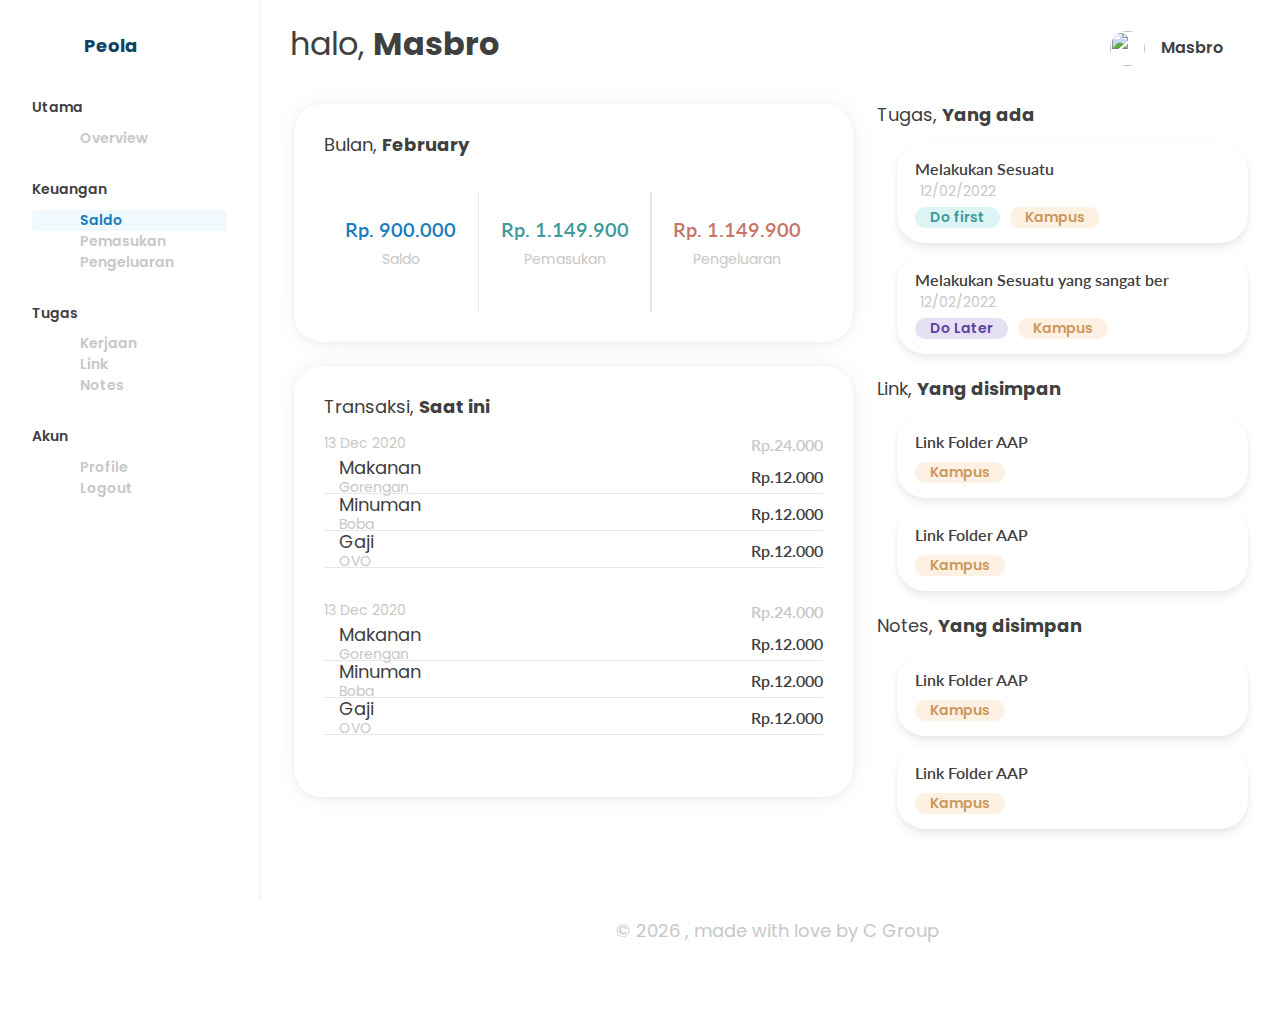
==== index.html @ 56bc7487 "Create balance page" ====
<!DOCTYPE html>
<html lang="en">
    <head>
        <meta charset="UTF-8" />
        <meta name="viewport" content="width=device-width, initial-scale=1.0" />

        <!--========== Unicons ==========-->
        <link
            rel="stylesheet"
            href="https://unicons.iconscout.com/release/v4.0.0/css/line.css"
        />

        <!--========== BOOTSTRAP 5 ==========-->
        <link
            rel="stylesheet"
            href="https://cdn.jsdelivr.net/npm/bootstrap@5.0.2/dist/css/bootstrap.min.css"
        />

        <!--========== CSS Style ==========-->
        <link rel="stylesheet" href="assets/css/styles.css" />

        <title>Peola - Pengelolah keuangan dan kegiatan kamu</title>
    </head>
    <body>
        <!--========== Aside ==========-->
        <aside class="sidenav" id="sidenav">
            <nav class="sidenav__container">
                <div class="sidenav__header">
                    <a href="#" class="sidenav__header-container">
                        <img
                            src="assets/img/logo.png"
                            alt=""
                            class="sidenav__icon-logo"
                        />
                        <span class="sidenav__name-title">Peola</span>
                    </a>
                </div>

                <div class="sidenav__main">
                    <ul class="sidenav__list">
                        <li class="sidenav__items">
                            <h3 class="sidenav__subtitle">Utama</h3>

                            <a href="../index.html" class="sidenav__link">
                                <i class="uil uil-chart-line sidenav__icon"></i>
                                <span class="sidenav__name">Overview</span>
                            </a>
                        </li>
                        <li class="sidenav__items">
                            <h3 class="sidenav__subtitle">Keuangan</h3>

                            <a
                                href="../pages/balance-page.html"
                                class="sidenav__link sidenav__active"
                            >
                                <i
                                    class="uil uil-money-stack sidenav__icon"
                                ></i>
                                <span class="sidenav__name">Saldo</span>
                            </a>
                            <a
                                href="../pages/income-page.html"
                                class="sidenav__link"
                            >
                                <i
                                    class="uil uil-money-withdraw sidenav__icon"
                                ></i>
                                <span class="sidenav__name">Pemasukan</span>
                            </a>
                            <a
                                href="../pages/outcome-page.html"
                                class="sidenav__link"
                            >
                                <i
                                    class="uil uil-money-insert sidenav__icon"
                                ></i>
                                <span class="sidenav__name">Pengeluaran</span>
                            </a>
                        </li>
                        <li class="sidenav__items">
                            <h3 class="sidenav__subtitle">Tugas</h3>

                            <a
                                href="../pages/task-page.html"
                                class="sidenav__link"
                            >
                                <i class="uil uil-list-ul sidenav__icon"></i>
                                <span class="sidenav__name">Kerjaan</span>
                            </a>
                            <a
                                href="../pages/link-page.html"
                                class="sidenav__link"
                            >
                                <i class="uil uil-link-h sidenav__icon"></i>
                                <span class="sidenav__name">Link</span>
                            </a>
                            <a
                                href="../pages/notes-page.html"
                                class="sidenav__link"
                            >
                                <i class="uil uil-notes sidenav__icon"></i>
                                <span class="sidenav__name">Notes</span>
                            </a>
                        </li>

                        <li class="sidenav__items">
                            <h3 class="sidenav__subtitle">Akun</h3>

                            <a
                                href="../pages/profile-page.html"
                                class="sidenav__link"
                            >
                                <i
                                    class="uil uil-user-circle sidenav__icon"
                                ></i>
                                <span class="sidenav__name">Profile</span>
                            </a>
                            <a href="#" class="sidenav__link">
                                <i
                                    class="uil uil-sign-out-alt sidenav__icon"
                                ></i>
                                <span class="sidenav__name">Logout</span>
                            </a>
                        </li>
                    </ul>
                </div>
            </nav>
        </aside>

        <!--========== MAIN ==========-->
        <main class="main">
            <!--========== Header ==========-->
            <header class="header">
                <div class="header__container">
                    <div class="title__container">
                        <h1 class="header__title">
                            halo,
                            <span class="header__title__bold">Masbro</span>
                        </h1>
                    </div>

                    <div class="header__logo">
                        <img
                            src="assets/img/profile.png"
                            alt=""
                            class="header__img"
                        />
                        <span class="header__logo-name">Masbro</span>
                    </div>

                    <div class="header__toggle">
                        <i class="uil uil-bars" id="header-toggle"></i>
                    </div>
                </div>
            </header>

            <!--========== Dashboard ==========-->
            <section class="dashboard" id="dashboard">
                <div class="content__container row w-100">
                    <div class="col-lg-7 mb-4 p-0">
                        <!--========== Money Information ==========-->
                        <div class="moneyinfo__container">
                            <div class="moneyinfo__title-wrapper">
                                <h3 class="title">
                                    Bulan,
                                    <span class="bold__title">February</span>
                                </h3>
                            </div>

                            <div class="moneyinfo__wrapper">
                                <div class="moneyinfo__item">
                                    <i
                                        class="uil uil-money-stack moneyinfo__icon icon__blue"
                                    ></i>
                                    <h3
                                        class="moneyinfo__total price font__blue"
                                    >
                                        Rp. 900.000
                                    </h3>
                                    <span class="moneyinfo__desc">Saldo</span>
                                </div>
                                <span class="moneyinfo__line"></span>

                                <div class="moneyinfo__item">
                                    <i
                                        class="uil uil-money-withdraw moneyinfo__icon icon__green"
                                    ></i>
                                    <h3
                                        class="moneyinfo__total price font__green"
                                    >
                                        Rp. 1.149.900
                                    </h3>
                                    <span class="moneyinfo__desc"
                                        >Pemasukan</span
                                    >
                                </div>
                                <span class="moneyinfo__line"></span>

                                <div class="moneyinfo__item">
                                    <i
                                        class="uil uil-money-insert moneyinfo__icon icon__red"
                                    ></i>
                                    <h3
                                        class="moneyinfo__total price font__red"
                                    >
                                        Rp. 1.149.900
                                    </h3>
                                    <span class="moneyinfo__desc"
                                        >Pengeluaran</span
                                    >
                                </div>
                            </div>
                        </div>

                        <!--========== Transaction Information ==========-->
                        <div class="transaction__container">
                            <div class="transaction__title-wrapper">
                                <h3 class="title">
                                    Transaksi,
                                    <span class="bold__title">Saat ini</span>
                                </h3>
                            </div>

                            <div class="transaction__wrapper">
                                <div class="transaction__perday">
                                    <div class="transaction__perday-header">
                                        <span class="transaction__perday-date"
                                            >13 Dec 2020</span
                                        >
                                        <span
                                            class="transaction__perday-price price"
                                            >Rp.24.000</span
                                        >
                                    </div>
                                    <div class="transaction__item">
                                        <div class="transaction__item-title">
                                            <i
                                                class="uil uil-money-insert transaction__icon icon__red"
                                            ></i>
                                            <div>
                                                <p
                                                    class="transaction__categories"
                                                >
                                                    Makanan
                                                </p>
                                                <span class="transaction__desc"
                                                    >Gorengan</span
                                                >
                                            </div>
                                        </div>
                                        <span
                                            class="transaction__item-price price"
                                            >Rp.12.000</span
                                        >
                                    </div>
                                    <div class="transaction__item">
                                        <div class="transaction__item-title">
                                            <i
                                                class="uil uil-money-insert transaction__icon icon__red"
                                            ></i>
                                            <div>
                                                <p
                                                    class="transaction__categories"
                                                >
                                                    Minuman
                                                </p>
                                                <span class="transaction__desc"
                                                    >Boba</span
                                                >
                                            </div>
                                        </div>
                                        <span
                                            class="transaction__item-price price"
                                            >Rp.12.000</span
                                        >
                                    </div>
                                    <div class="transaction__item">
                                        <div class="transaction__item-title">
                                            <i
                                                class="uil uil-money-withdraw transaction__icon icon__green"
                                            ></i>
                                            <div>
                                                <p
                                                    class="transaction__categories"
                                                >
                                                    Gaji
                                                </p>
                                                <span class="transaction__desc"
                                                    >OVO</span
                                                >
                                            </div>
                                        </div>
                                        <span
                                            class="transaction__item-price price"
                                            >Rp.12.000</span
                                        >
                                    </div>
                                </div>
                            </div>

                            <div class="transaction__wrapper">
                                <div class="transaction__perday">
                                    <div class="transaction__perday-header">
                                        <span class="transaction__perday-date"
                                            >13 Dec 2020</span
                                        >
                                        <span
                                            class="transaction__perday-price price"
                                            >Rp.24.000</span
                                        >
                                    </div>
                                    <div class="transaction__item">
                                        <div class="transaction__item-title">
                                            <i
                                                class="uil uil-money-insert transaction__icon icon__red"
                                            ></i>
                                            <div>
                                                <p
                                                    class="transaction__categories"
                                                >
                                                    Makanan
                                                </p>
                                                <span class="transaction__desc"
                                                    >Gorengan</span
                                                >
                                            </div>
                                        </div>
                                        <span
                                            class="transaction__item-price price"
                                            >Rp.12.000</span
                                        >
                                    </div>
                                    <div class="transaction__item">
                                        <div class="transaction__item-title">
                                            <i
                                                class="uil uil-money-insert transaction__icon icon__red"
                                            ></i>
                                            <div>
                                                <p
                                                    class="transaction__categories"
                                                >
                                                    Minuman
                                                </p>
                                                <span class="transaction__desc"
                                                    >Boba</span
                                                >
                                            </div>
                                        </div>
                                        <span
                                            class="transaction__item-price price"
                                            >Rp.12.000</span
                                        >
                                    </div>
                                    <div class="transaction__item">
                                        <div class="transaction__item-title">
                                            <i
                                                class="uil uil-money-withdraw transaction__icon icon__green"
                                            ></i>
                                            <div>
                                                <p
                                                    class="transaction__categories"
                                                >
                                                    Gaji
                                                </p>
                                                <span class="transaction__desc"
                                                    >OVO</span
                                                >
                                            </div>
                                        </div>
                                        <span
                                            class="transaction__item-price price"
                                            >Rp.12.000</span
                                        >
                                    </div>
                                </div>
                            </div>
                        </div>
                    </div>
                    <div class="col-lg-5 px-4">
                        <!--========== Todo Information ==========-->
                        <div class="task__container">
                            <div class="task__title-wrapper">
                                <h3 class="title">
                                    Tugas,
                                    <span class="bold__title">Yang ada</span>
                                </h3>
                            </div>

                            <div class="task__item clickable">
                                <div class="task__left">
                                    <p class="task__name">Melakukan Sesuatu</p>
                                    <div class="task__date-wrapper">
                                        <i
                                            class="uil uil-calender task__icon"
                                        ></i>
                                        <span class="task__date"
                                            >12/02/2022</span
                                        >
                                    </div>
                                    <div class="task__categories-wrapper">
                                        <span class="task__categories do-first"
                                            >Do first</span
                                        >
                                        <span
                                            class="task__categories group__name"
                                            >Kampus</span
                                        >
                                    </div>
                                </div>

                                <div class="task__right">
                                    <i
                                        class="uil uil-check-circle task__check"
                                    ></i>
                                </div>
                            </div>

                            <div class="task__item clickable">
                                <div class="task__left">
                                    <p class="task__name">
                                        Melakukan Sesuatu yang sangat ber
                                    </p>
                                    <div class="task__date-wrapper">
                                        <i
                                            class="uil uil-calender task__icon"
                                        ></i>
                                        <span class="task__date"
                                            >12/02/2022</span
                                        >
                                    </div>
                                    <div class="task__categories-wrapper">
                                        <span class="task__categories do-leter"
                                            >Do Later</span
                                        >
                                        <span
                                            class="task__categories group__name"
                                            >Kampus</span
                                        >
                                    </div>
                                </div>

                                <div class="task__right">
                                    <i
                                        class="uil uil-check-circle task__check"
                                    ></i>
                                </div>
                            </div>
                        </div>

                        <!--========== Link Information ==========-->
                        <div class="task__container">
                            <div class="task__title-wrapper">
                                <h3 class="title">
                                    Link,
                                    <span class="bold__title"
                                        >Yang disimpan</span
                                    >
                                </h3>
                            </div>

                            <div class="task__item">
                                <div class="task__left">
                                    <p class="task__name">Link Folder AAP</p>
                                    <span class="task__categories group__name"
                                        >Kampus</span
                                    >
                                </div>

                                <div class="task__right">
                                    <i
                                        class="uil uil-check-circle task__check"
                                    ></i>
                                </div>
                            </div>

                            <div class="task__item">
                                <div class="task__left">
                                    <p class="task__name">Link Folder AAP</p>
                                    <span class="task__categories group__name"
                                        >Kampus</span
                                    >
                                </div>

                                <div class="task__right">
                                    <i
                                        class="uil uil-check-circle task__check"
                                    ></i>
                                </div>
                            </div>
                        </div>

                        <!--========== Notes Information ==========-->
                        <div class="task__container">
                            <div class="task__title-wrapper">
                                <h3 class="title">
                                    Notes,
                                    <span class="bold__title"
                                        >Yang disimpan</span
                                    >
                                </h3>
                            </div>

                            <div class="task__item">
                                <div class="task__left">
                                    <p class="task__name">Link Folder AAP</p>
                                    <span class="task__categories group__name"
                                        >Kampus</span
                                    >
                                </div>

                                <div class="task__right">
                                    <i
                                        class="uil uil-check-circle task__check"
                                    ></i>
                                </div>
                            </div>

                            <div class="task__item">
                                <div class="task__left">
                                    <p class="task__name">Link Folder AAP</p>
                                    <span class="task__categories group__name"
                                        >Kampus</span
                                    >
                                </div>

                                <div class="task__right">
                                    <i
                                        class="uil uil-check-circle task__check"
                                    ></i>
                                </div>
                            </div>
                        </div>
                    </div>
                </div>

                <div class="modal" id="modal">
                    <div class="modal__content">
                        <div class="modal__title-wrapper">
                            <h3 class="title small__title">
                                Tampilkan,
                                <span class="bold__title small__title"
                                    >Kerjaan</span
                                >
                            </h3>
                        </div>
                        <div class="modal__items">
                            <div class="modal__item">
                                <i
                                    class="uil uil-clipboard-notes modal-icon"
                                ></i>
                                <p class="modal__text">Judul Kerjaan</p>
                            </div>
                            <div class="modal__item">
                                <i class="uil uil-gold modal-icon"></i>
                                <p class="modal__text">Do first</p>
                            </div>
                            <div class="modal__item">
                                <i class="uil uil-calendar-alt modal-icon"></i>
                                <p class="modal__text">20/02/2022</p>
                            </div>
                            <div class="modal__item">
                                <i class="uil uil-layer-group modal-icon"></i>
                                <p class="modal__text">Kampus</p>
                            </div>
                            <div class="modal__item">
                                <i class="uil uil-notes modal-icon"></i>
                                <p class="modal__text">-</p>
                            </div>
                        </div>
                        <div class="modal__button-wrapper">
                            <div href="" class="btn btn-alt-blue modal__close">
                                Keluar
                            </div>
                            <div href="" class="btn btn-blue">Selesaikan</div>
                        </div>
                    </div>
                </div>
            </section>

            <!--========== FOOTER ==========-->
            <footer class="footer">
                <div class="footer__container">
                    <p class="footer__text">
                        ©
                        <script>
                            document.write(new Date().getFullYear());
                        </script>
                        , made with love by
                        <span class="title__bold">C Group</span>
                    </p>
                </div>
            </footer>
        </main>

        <!--========== MAIN JS ==========-->
        <script src="assets/js/main.js"></script>
    </body>
</html>
---- assets/css/styles.css ----
/*==================== GOOGLE FONTS ====================*/
@import url("https://fonts.googleapis.com/css2?family=Lato:wght@400;700&family=Poppins:wght@400;500;600;700&family=Quicksand:wght@700&display=swap");

/*==================== VARIABLES CSS ====================*/
:root {
    --header-height: 3rem;
    --sidenav-width: 17.125rem;

    /*========== Colors ==========*/
    /* Change favorite color */
    --blue-hue-color: 204;
    --red-hue-color: 8;
    --green-hue-color: 180;
    --purple-hue-color: 256;
    --orange-hue-color: 32;
    --yellow-hue-color: 40;

    /* HSL color mode */
    --text-color: #404040;
    --text-grey-color: #c7c7c7;
    --blue-color: hsl(var(--blue-hue-color), 77%, 42%);
    --blue-low-color: hsl(var(--blue-hue-color), 73%, 23%);
    --blue-hover-color: hsl(var(--blue-hue-color), 60%, 25%);
    --blue-alt-color: hsl(var(--blue-hue-color), 100%, 97%);
    --blue-alt-hover-color: hsl(var(--blue-hue-color), 91%, 91%);
    --red-color: hsl(var(--red-hue-color), 45%, 59%);
    --red-hover-color: hsl(var(--red-hue-color), 60%, 25%);
    --red-alt-color: hsl(var(--red-hue-color), 69%, 94%);
    --red-alt-hover-color: hsl(var(--red-hue-color), 91%, 91%);
    --green-hover-color: hsl(var(--green-hue-color), 60%, 25%);
    --green-color: hsl(var(--green-hue-color), 44%, 42%);
    --green-alt-color: hsl(var(--green-hue-color), 53%, 91%);
    --green-alt-hover-color: hsl(var(--green-hue-color), 91%, 91%);
    --purple-color: hsl(var(--purple-hue-color), 40%, 44%);
    --purple-hover-color: hsl(var(--purple-hue-color), 60%, 25%);
    --purple-alt-color: hsl(var(--purple-hue-color), 50%, 92%);
    --purple-alt-hover-color: hsl(var(--purple-hue-color), 91%, 91%);
    --orange-color: hsl(var(--orange-hue-color), 52%, 58%);
    --orange-hover-color: hsl(var(--orange-hue-color), 60%, 25%);
    --orange-alt-color: hsl(var(--orange-hue-color), 81%, 94%);
    --orange-alt-hover-color: hsl(var(--orange-hue-color), 91%, 91%);
    --yellow-color: hsl(var(--yellow-hue-color), 100%, 64%);
    --body-color: #fff;
    --white-color: #fff;
    --line-color: #f8f8f8;
    --title-color: hsl(var(--blue-hue-color), 73%, 23%);

    /*========== Font and typography ==========*/
    --body-font: "Poppins", sans-serif;
    --title-font: "Quicksand", sans-serif;
    --side-bar-font: "Lato", sans-serif;

    /* .5rem = 8px, 1rem = 16px, 1.5rem = 24px ... */
    --big-font-size: 1.65rem;
    --h1-font-size: 1.45rem;
    --h2-font-size: 1.3rem;
    --h3-font-size: 1.125rem;
    --normal-font-size: 0.938rem;
    --small-font-size: 0.813rem;
    --smaller-font-size: 0.75rem;

    /*========== Font weight ==========*/
    --font-regular: 400;
    --font-medium: 500;
    --font-semi-bold: 600;
    --font-bold: 700;

    /*========== Margenes Bottom ==========*/
    /* .25rem = 4px, .5rem = 8px, .75rem = 12px ... */
    --mb-0-25: 0.25rem;
    --mb-0-5: 0.5rem;
    --mb-0-75: 0.75rem;
    --mb-1: 1rem;
    --mb-1-5: 1.5rem;
    --mb-2: 2rem;
    --mb-2-5: 2.5rem;
    --mb-3: 3rem;

    /*========== z index ==========*/
    --z-tooltip: 1;
    --z-fixed: 10;
    --z-modal: 100;
    --z-sidebar: 1000;
}

/* Font size for large devices */
@media screen and (min-width: 968px) {
    :root {
        --big-font-size: 2rem;
        --h1-font-size: 1.875rem;
        --h2-font-size: 1.25rem;
        --normal-font-size: 1.125rem;
        --small-font-size: 1rem;
        --smaller-font-size: 0.875rem;
    }
}

/*==================== BASE ====================*/
*,
::before,
::after {
    box-sizing: border-box;
    padding: 0;
    margin: 0;
}

html {
    scroll-behavior: smooth;
}

body {
    margin: 0 0 0 var(--sidenav-width);
    font-family: var(--body-font);
    font-size: var(--normal-font-size);
    background-color: var(--body-color);
    color: var(--text-color);
}

h1,
h2,
h3,
h4 {
    color: var(--text-color);
    font-weight: var(--font-regular);
}

ul {
    list-style: none;
}

li {
    text-decoration: none;
}

a {
    text-decoration: none;
    color: var(--text-grey-color);
}

img {
    max-width: 100%;
    height: auto;
}

/*==================== REUSABLE CSS CLASSES ====================*/
.content__container {
    padding: 2rem 0 2rem 1rem;
}

.title {
    font-size: var(--normal-font-size);
    font-weight: 400;
}

.bold__title {
    font-weight: 700;
}

.small__title {
    font-size: var(--normal-font-size);
}

.icon__blue {
    color: var(--blue-color);
}

.icon__green {
    color: var(--green-color);
}

.icon__red {
    color: var(--red-color);
}

.font__blue {
    color: var(--blue-color);
}

.font__purple {
    color: var(--purple-color);
}

.font__green {
    color: var(--green-color);
}

.font__red {
    color: var(--red-color);
}

.font__purple {
    color: var(--purple-color);
}

.price {
    font-family: var(--side-bar-font);
}

.clickable {
    cursor: pointer;
}

.btn {
    display: inline;
    padding: 8px 30px;
    border-radius: 28px;
    box-shadow: 0px 4px 24px rgba(0, 0, 0, 0.25);
    font-size: var(--smaller-font-size);
    font-weight: var(--font-semi-bold);
    margin-left: 8px;
    transition: 0.3s;
    cursor: pointer;
}

.btn-blue {
    color: var(--blue-alt-color);
    background-color: var(--blue-color);
}

.btn-alt-blue {
    color: var(--blue-color);
    background-color: var(--blue-alt-color);
}

.btn-green {
    color: var(--green-alt-color);
    background-color: var(--green-color);
}

.btn-alt-green {
    color: var(--green-color);
    background-color: var(--green-alt-color);
}

.btn-red {
    color: var(--red-alt-color);
    background-color: var(--red-color);
}

.btn-alt-red {
    color: var(--red-color);
    background-color: var(--red-alt-color);
}

.btn-blue:hover {
    color: var(--blue-alt-color);
    background-color: var(--blue-low-color);
}

.btn-alt-blue:hover {
    color: var(--blue-color);
    background-color: var(--blue-alt-hover-color);
}

.btn-green:hover {
    color: var(--green-alt-color);
    background-color: var(--green-hover-color);
}

.btn-alt-green:hover {
    color: var(--green-color);
    background-color: var(--green-alt-hover-color);
}

.btn-red:hover {
    color: var(--red-alt-color);
    background-color: var(--red-hover-color);
}

.btn-alt-red:hover {
    color: var(--red-color);
    background-color: var(--red-alt-hover-color);
}
/*==================== SIDE NAVBAR ====================*/
.sidenav {
    position: fixed;
    top: 0;
    left: 0;
    height: 100vh;
    padding: 0.5rem 0.5rem 0;
    border-right: 3px solid var(--line-color);
    background-color: var(--body-color);
    z-index: var(--z-sidebar);
    transition: 0.4s;
}

.sidenav__container {
    display: flex;
    flex-direction: column;
    justify-content: space-between;
    /* align-items: center; */
    width: min-content;
    margin: 0 0.5rem;
    padding: 1.5rem 1rem 3rem;
    overflow: auto;
}

.sidenav__header {
    margin-bottom: var(--mb-2-5);
}

.sidenav__header-container {
    font-style: var(--title-font);
    font-weight: var(--font-bold);
    display: flex;
    align-items: center;
}

.sidenav__icon-logo {
    width: 40px;
    margin-right: 0.75rem;
}

.sidenav__name-title {
    color: var(--blue-low-color);
}

.sidenav__list {
    display: flex;
    flex-direction: column;
    margin-left: -2rem;
}

.sidenav__items {
    display: flex;
    flex-direction: column;
    margin-bottom: 2rem;
    font-size: var(--smaller-font-size);
    font-style: var(--side-bar-font);
    font-weight: var(--font-semi-bold);
}

.sidenav__subtitle {
    margin-bottom: 0.75rem;
    color: var(--text-color);
    font-style: var(--side-bar-font);
    font-weight: var(--font-semi-bold);
    font-size: var(--smaller-font-size);
}

.sidenav__link {
    display: flex;
    align-items: center;
}

.sidenav__link:hover {
    color: var(--text-grey-color);
    background-color: var(--blue-alt-color);
    width: 195px;
    border-radius: 4px;
}

.sidenav__active {
    background-color: var(--blue-alt-color);
    width: 195px;
    border-radius: 4px;
    color: var(--blue-color) !important;
}

.sidenav__icon {
    font-size: 1.5rem;
    margin-right: 1rem;
    margin-left: 2rem;
}

/* show navbar */
.show-menu {
    left: 0 !important;
}

/*==================== MAIN ====================*/

.main {
    position: relative;
    height: 100%;
    padding: 1.5rem 1rem;
}

/*==================== Header ====================*/
.header {
    width: 100%;
    /* background-color: red; */
    z-index: var(--z-fixed);
    height: 100%;
}

.header__container {
    display: flex;
    justify-content: space-between;
    align-items: center;
    height: var(--header-height);
    margin-right: 2.5rem;
}

.header__logo {
    display: flex;
    align-items: center;
}

.header__logo-name {
    font-size: var(--small-font-size);
    color: var(--text-color);
    font-weight: var(--font-semi-bold);
}

.header__img {
    width: 35px;
    height: 35px;
    border-radius: 50%;
    margin-right: 1rem;
}

.header__title {
    font-size: var(--big-font-size);
    font-weight: var(--font-regular);
    color: var(--text-color);
}

.header__title__bold {
    font-weight: var(--font-bold);
}

.header__toggle {
    font-size: 1.5rem;
    cursor: pointer;
    display: none;
}

/*==================== DASHBOARD ====================*/
.dashboard {
    display: flex;
    justify-content: flex-start;
}

/* money information */
.moneyinfo__container {
    display: flex;
    flex-direction: column;
    border-radius: 28px;
    padding: 30px;
    color: var(--text-color);
    margin-bottom: var(--mb-1-5);
    box-shadow: 0px 0px 24px rgba(0, 0, 0, 0.06),
        0px 2px 6px rgba(0, 0, 0, 0.04), 0px 0px 1px rgba(0, 0, 0, 0.04);
}

.moneyinfo__title-wrapper {
    margin-bottom: var(--mb-0-5);
}

.moneyinfo__wrapper {
    display: flex;
    justify-content: space-evenly;
}

.moneyinfo__item {
    padding: 20px;
    display: flex;
    flex-direction: column;
    justify-content: center;
    align-items: center;
}

.moneyinfo__icon {
    font-size: 2.5rem;
    margin-bottom: var(--mb-0-25);
}

.moneyinfo__total {
    font-size: var(--h2-font-size);
    font-weight: var(--font-semi-bold);
    font-family: var(--side-bar-font);
    margin-bottom: var(--mb-0-5);
}

.moneyinfo__desc {
    font-size: var(--smaller-font-size);
    color: var(--text-grey-color);
}

.moneyinfo__line {
    /* display: block; */
    width: 1.5px;
    height: 120px;
    margin-top: 20px;
    background-color: #e8e8e8;
    /* transform: translate(0px, 20px); */
}

/* transaction information */
.transaction__container {
    display: flex;
    flex-direction: column;
    border-radius: 28px;
    padding: 30px;
    color: var(--text-color);
    box-shadow: 0px 0px 24px rgba(0, 0, 0, 0.06),
        0px 2px 6px rgba(0, 0, 0, 0.04), 0px 0px 1px rgba(0, 0, 0, 0.04);
}

.transaction__title-wrapper {
    margin-bottom: var(--mb-0-5);
}

.transaction__perday {
    display: flex;
    flex-direction: column;
    margin-bottom: var(--mb-1-5);
}

.transaction__perday-header {
    display: flex;
    justify-content: space-between;
    color: var(--text-grey-color);
    font-size: var(--smaller-font-size);
    font-weight: var(--font-regular);
    margin-bottom: var(--mb-0-5);
}

.transaction__perday-price {
    font-size: var(--small-font-size);
    font-weight: var(--font-semi-bold);
}

.transaction__item {
    display: flex;
    justify-content: space-between;
    align-items: center;
    margin-bottom: var(--mb-0-5);
    padding-bottom: 4px;
    border-bottom: 1px solid #e8e8e8;
    transform: scale(1);
    translate: 0.3s;
}

.transaction__item-title {
    display: flex;
    align-items: center;
}

.transaction__icon {
    font-size: 1.875rem;
    margin-right: 15px;
}

.transaction__item-title div {
    line-height: 2px;
}

.transaction__categories {
    font-size: var(--normal-font-size);
}

.transaction__desc {
    font-size: var(--smaller-font-size);
    color: var(--text-grey-color);
}

.transaction__item-price {
    font-weight: var(--font-semi-bold);
    font-size: var(--small-font-size);
}

/* To Do information */
.task__container {
    margin-bottom: var(--mb-1-5);
    /* margin: 0 1.5rem 2rem; */
}

.task__title-wrapper {
    margin-bottom: var(--mb-1);
}

.task__item {
    display: flex;
    margin-left: 20px;
    justify-content: space-between;
    align-items: center;
    min-width: 100%;
    padding: 15px 18px;
    border-radius: 28px;
    transition: 0.3s;
    margin-bottom: 10px;
    cursor: pointer;
    box-shadow: 0px 6px 10px rgba(0, 0, 0, 0.06),
        0px 2px 6px rgba(0, 0, 0, 0.04), 0px 0px 1px rgba(0, 0, 0, 0.04);
}

.task__item:hover {
    transform: scale(1.05);
}

.task__name {
    font-family: var(--side-bar-font);
    font-size: var(--small-font-size);
    font-weight: var(--font-semi-bold);
    margin-bottom: var(--mb-0-5);
}

.task__date-wrapper {
    display: flex;
    align-items: center;
    margin: 0 0 5px 0;
}

.task__date {
    font-size: var(--smaller-font-size);
    color: var(--text-grey-color);
    margin-top: -0.5rem;
}

.task__icon {
    font-size: 20px;
    color: var(--text-grey-color);
    margin-right: 5px;
}

.task__categories-wrapper {
    display: flex;
    align-items: center;
}

.task__categories {
    display: block;
    border-radius: 20px;
    padding: 0 15px;
    font-size: var(--smaller-font-size);
    font-weight: var(--font-semi-bold);
    width: max-content;
    margin-right: 10px;
}

.do-first {
    background-color: var(--green-alt-color);
    color: var(--green-color);
}

.do-leter {
    background-color: var(--purple-alt-color);
    color: var(--purple-color);
}

.group__name {
    background-color: var(--orange-alt-color);
    color: var(--orange-color);
}

.task__check {
    font-size: 1.875rem;
    color: var(--text-grey-color);
    transition: 0.2s;
}

.task__check:hover {
    color: var(--text-color);
}

/* modal */
.modal {
    position: fixed;
    top: 0;
    left: 0;
    width: 100%;
    height: 100%;
    background-color: rgba(0, 0, 0, 0.1);
    display: none;
    justify-content: center;
    align-items: center;
    margin: 0 0 0 100px;
    z-index: var(--z-tooltip);
}

.modal__content {
    display: flex;
    flex-direction: column;
    padding: 30px;
    border-radius: 28px;
    min-width: 400px;
    max-width: 800px;
    background-color: var(--body-color);
}

.modal__title-wrapper {
    margin-bottom: var(--mb-1-5);
}

.modal__items {
    display: flex;
    flex-direction: column;
    margin-bottom: var(--mb-1);
}

.modal__item {
    display: flex;
    align-items: center;
    margin-bottom: var(--mb-0-75);
    border-bottom: 2px solid var(--line-color);
    font-size: var(--small-font-size);
}

.modal__button-wrapper {
    display: flex;
    justify-content: flex-end;
}

.modal-icon {
    font-size: 1.5rem;
    margin-right: 1rem;
    color: var(--blue-color);
}

/* show modal */
.show-modal {
    display: flex;
}

/* Footer */
.footer {
    padding: 2rem;
}

.footer__container {
    display: flex;
    justify-content: center;
    align-items: center;
    font-size: var(--normal-font-size);
    color: var(--text-grey-color);
}

/*==================== MEDIA QUERY ====================*/

@media screen and (max-width: 968px) {
    body {
        margin: 0;
    }

    .sidenav {
        left: -100%;
    }

    .main {
        padding: 5px 10px 0;
    }

    .content__container {
        padding: 15px 7px;
    }

    .dashboard {
        justify-content: center;
    }

    .header__container {
        margin-right: 0;
    }

    .title__container {
        margin-right: 0;
        order: 2;
    }

    .header__logo {
        order: 1;
    }

    .header__logo-name {
        display: none;
    }

    .header__toggle {
        display: flex;
        order: 3;
    }

    /* money info */
    .moneyinfo__container {
        padding: 20px;
    }

    .moneyinfo__wrapper {
        margin: 0;
    }

    .moneyinfo__total {
        font-size: var(--normal-font-size);
    }

    .moneyinfo__icon {
        font-size: 1.75rem;
    }

    .moneyinfo__item {
        align-items: flex-start;
        padding: 0 5px;
        flex: 1;
    }

    .moneyinfo__line {
        height: 50px;
        display: none;
    }

    .task__item {
        margin: 0 0 10px 0;
        width: 100%;
    }

    /* modal */
    .modal {
        width: 100%;
        margin: 0;
    }

    .modal__content {
        margin: 1rem 2rem;
        min-width: 100px;
    }
}
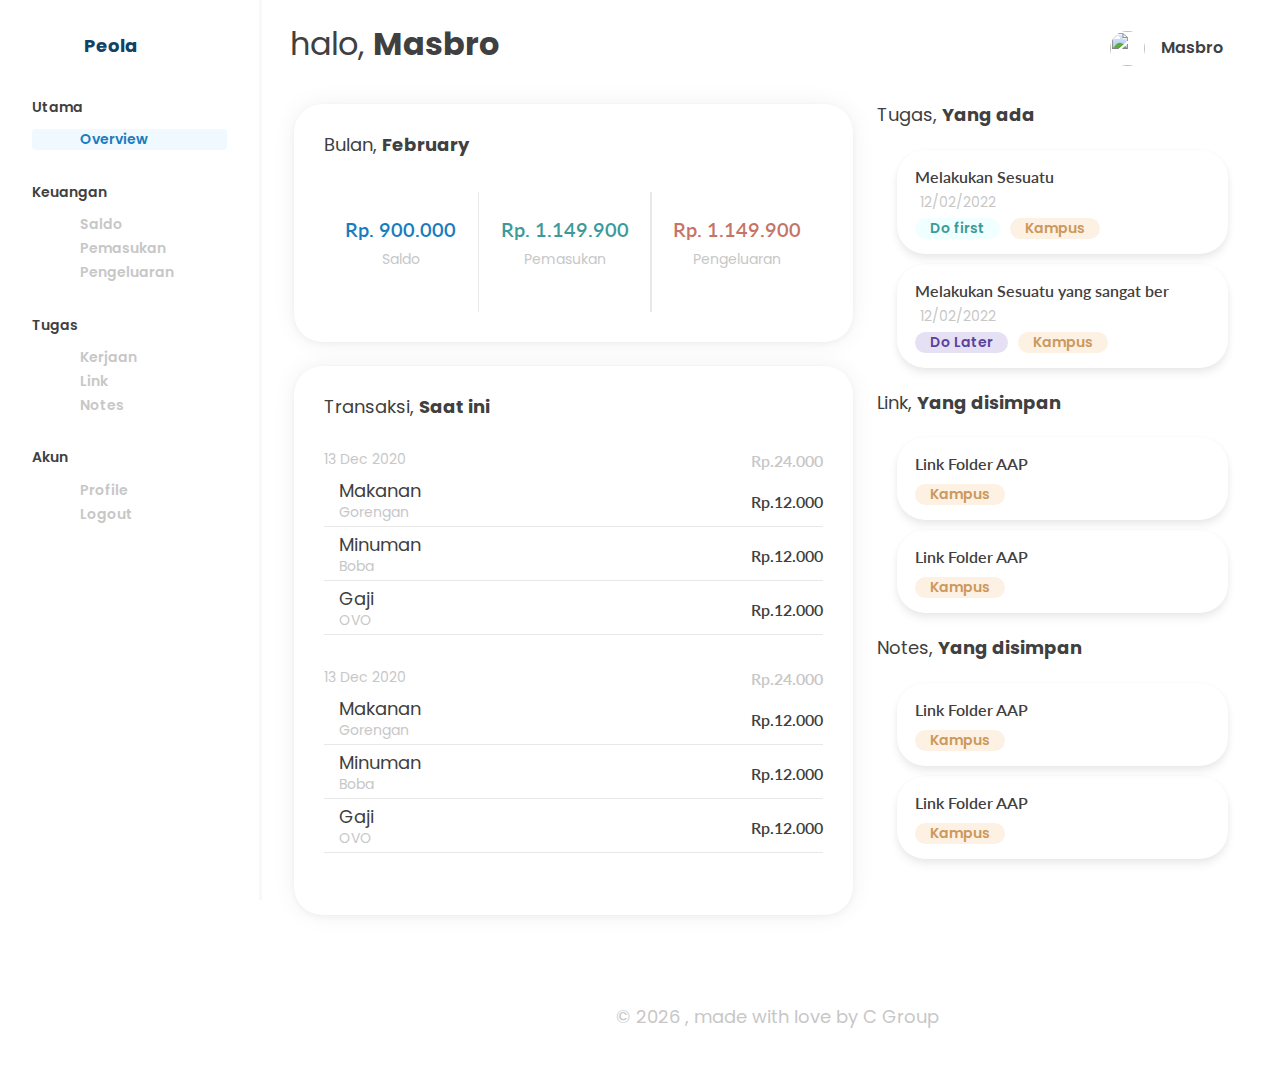
==== commit 816e2bf6: "finish all page" ====
--- a/index.html
+++ b/index.html
@@ -41,7 +41,10 @@
                         <li class="sidenav__items">
                             <h3 class="sidenav__subtitle">Utama</h3>
 
-                            <a href="../index.html" class="sidenav__link">
+                            <a
+                                href="../index.html"
+                                class="sidenav__link sidenav__active"
+                            >
                                 <i class="uil uil-chart-line sidenav__icon"></i>
                                 <span class="sidenav__name">Overview</span>
                             </a>
@@ -51,7 +54,7 @@
 
                             <a
                                 href="../pages/balance-page.html"
-                                class="sidenav__link sidenav__active"
+                                class="sidenav__link"
                             >
                                 <i
                                     class="uil uil-money-stack sidenav__icon"
@@ -533,6 +536,7 @@
                     </div>
                 </div>
 
+                <!--========== Modal ==========-->
                 <div class="modal" id="modal">
                     <div class="modal__content">
                         <div class="modal__title-wrapper">
@@ -543,35 +547,40 @@
                                 >
                             </h3>
                         </div>
-                        <div class="modal__items">
-                            <div class="modal__item">
+                        <div class="list__items">
+                            <div class="list__item">
                                 <i
-                                    class="uil uil-clipboard-notes modal-icon"
+                                    class="uil uil-clipboard-notes list-icon"
                                 ></i>
-                                <p class="modal__text">Judul Kerjaan</p>
-                            </div>
-                            <div class="modal__item">
-                                <i class="uil uil-gold modal-icon"></i>
-                                <p class="modal__text">Do first</p>
-                            </div>
-                            <div class="modal__item">
-                                <i class="uil uil-calendar-alt modal-icon"></i>
-                                <p class="modal__text">20/02/2022</p>
-                            </div>
-                            <div class="modal__item">
-                                <i class="uil uil-layer-group modal-icon"></i>
-                                <p class="modal__text">Kampus</p>
-                            </div>
-                            <div class="modal__item">
-                                <i class="uil uil-notes modal-icon"></i>
-                                <p class="modal__text">-</p>
-                            </div>
-                        </div>
-                        <div class="modal__button-wrapper">
-                            <div href="" class="btn btn-alt-blue modal__close">
+                                <p class="list__desc">Judul Kerjaan</p>
+                            </div>
+                            <div class="list__item">
+                                <i class="uil uil-gold list-icon"></i>
+                                <p class="list__desc">Do first</p>
+                            </div>
+                            <div class="list__item">
+                                <i class="uil uil-calendar-alt list-icon"></i>
+                                <p class="list__desc">20/02/2022</p>
+                            </div>
+                            <div class="list__item">
+                                <i class="uil uil-layer-group list-icon"></i>
+                                <p class="list__desc">Kampus</p>
+                            </div>
+                            <div class="list__item">
+                                <i class="uil uil-notes list-icon"></i>
+                                <p class="list__desc">-</p>
+                            </div>
+                        </div>
+                        <div class="list__button-wrapper">
+                            <div
+                                href=""
+                                class="btn btn-alt-blue list__close me-2 mb-2"
+                            >
                                 Keluar
                             </div>
-                            <div href="" class="btn btn-blue">Selesaikan</div>
+                            <div href="" class="btn btn-blue mb-2">
+                                Selesaikan
+                            </div>
                         </div>
                     </div>
                 </div>
--- a/assets/css/styles.css
+++ b/assets/css/styles.css
@@ -29,7 +29,7 @@
     --red-alt-hover-color: hsl(var(--red-hue-color), 91%, 91%);
     --green-hover-color: hsl(var(--green-hue-color), 60%, 25%);
     --green-color: hsl(var(--green-hue-color), 44%, 42%);
-    --green-alt-color: hsl(var(--green-hue-color), 53%, 91%);
+    --green-alt-color: hsl(var(--green-hue-color), 100%, 97%);
     --green-alt-hover-color: hsl(var(--green-hue-color), 91%, 91%);
     --purple-color: hsl(var(--purple-hue-color), 40%, 44%);
     --purple-hover-color: hsl(var(--purple-hue-color), 60%, 25%);
@@ -124,6 +124,10 @@
     font-weight: var(--font-regular);
 }
 
+p {
+    margin-bottom: 0;
+}
+
 ul {
     list-style: none;
 }
@@ -142,11 +146,20 @@
     height: auto;
 }
 
+.btn:focus {
+    outline: none;
+    box-shadow: none;
+}
+
 /*==================== REUSABLE CSS CLASSES ====================*/
 .content__container {
     padding: 2rem 0 2rem 1rem;
 }
 
+.content__container-task {
+    padding: 2rem 0;
+}
+
 .title {
     font-size: var(--normal-font-size);
     font-weight: 400;
@@ -201,15 +214,35 @@
 }
 
 .btn {
-    display: inline;
+    display: flex;
+    width: max-content;
+    justify-content: center;
+    align-items: center;
     padding: 8px 30px;
     border-radius: 28px;
     box-shadow: 0px 4px 24px rgba(0, 0, 0, 0.25);
-    font-size: var(--smaller-font-size);
+    font-size: var(--small-font-size);
     font-weight: var(--font-semi-bold);
-    margin-left: 8px;
     transition: 0.3s;
     cursor: pointer;
+}
+
+.btn-icon {
+    font-size: 1.75rem;
+    margin: -10px -5px;
+}
+
+.small-btn {
+    font-size: var(--smaller-font-size);
+    padding: 3px 15px;
+}
+
+.icon__outcome {
+    color: var(--red-color);
+}
+
+.icon__income {
+    color: var(--green-color);
 }
 
 .btn-blue {
@@ -341,6 +374,7 @@
 .sidenav__link {
     display: flex;
     align-items: center;
+    margin: 1.5px 0;
 }
 
 .sidenav__link:hover {
@@ -454,7 +488,7 @@
 }
 
 .moneyinfo__item {
-    padding: 20px;
+    /* padding: 20px; */
     display: flex;
     flex-direction: column;
     justify-content: center;
@@ -499,7 +533,10 @@
 }
 
 .transaction__title-wrapper {
-    margin-bottom: var(--mb-0-5);
+    margin-bottom: var(--mb-1-5);
+    display: flex;
+    justify-content: space-between;
+    align-items: center;
 }
 
 .transaction__perday {
@@ -544,7 +581,7 @@
 }
 
 .transaction__item-title div {
-    line-height: 2px;
+    line-height: 1.25rem;
 }
 
 .transaction__categories {
@@ -564,11 +601,19 @@
 /* To Do information */
 .task__container {
     margin-bottom: var(--mb-1-5);
-    /* margin: 0 1.5rem 2rem; */
+}
+
+.task-page__container {
+    display: grid;
+    grid-template-columns: repeat(3, 1fr);
+    gap: 1rem;
 }
 
 .task__title-wrapper {
     margin-bottom: var(--mb-1);
+    display: flex;
+    justify-content: space-between;
+    align-items: center;
 }
 
 .task__item {
@@ -576,7 +621,7 @@
     margin-left: 20px;
     justify-content: space-between;
     align-items: center;
-    min-width: 100%;
+    /* min-width: 100%; */
     padding: 15px 18px;
     border-radius: 28px;
     transition: 0.3s;
@@ -600,13 +645,13 @@
 .task__date-wrapper {
     display: flex;
     align-items: center;
-    margin: 0 0 5px 0;
+    margin: -5px 0 5px 0;
 }
 
 .task__date {
     font-size: var(--smaller-font-size);
     color: var(--text-grey-color);
-    margin-top: -0.5rem;
+    /* margin-top: -0.5rem; */
 }
 
 .task__icon {
@@ -653,6 +698,10 @@
 
 .task__check:hover {
     color: var(--text-color);
+}
+
+.profile__img {
+    margin: var(--mb-1) 0 var(--mb-1-5);
 }
 
 /* modal */
@@ -684,13 +733,13 @@
     margin-bottom: var(--mb-1-5);
 }
 
-.modal__items {
+.list__items {
     display: flex;
     flex-direction: column;
     margin-bottom: var(--mb-1);
 }
 
-.modal__item {
+.list__item {
     display: flex;
     align-items: center;
     margin-bottom: var(--mb-0-75);
@@ -698,15 +747,16 @@
     font-size: var(--small-font-size);
 }
 
-.modal__button-wrapper {
-    display: flex;
+.list__button-wrapper {
+    display: flex;
+    flex-wrap: wrap;
+    align-items: center;
     justify-content: flex-end;
 }
 
-.modal-icon {
+.list-icon {
     font-size: 1.5rem;
     margin-right: 1rem;
-    color: var(--blue-color);
 }
 
 /* show modal */
@@ -775,10 +825,6 @@
     /* money info */
     .moneyinfo__container {
         padding: 20px;
-    }
-
-    .moneyinfo__wrapper {
-        margin: 0;
     }
 
     .moneyinfo__total {
@@ -815,4 +861,18 @@
         margin: 1rem 2rem;
         min-width: 100px;
     }
-}
+
+    .task-page__container {
+        grid-template-columns: repeat(1, 1fr);
+    }
+}
+
+@media screen and (max-width: 30em) {
+    .moneyinfo__wrapper {
+        flex-direction: column;
+    }
+
+    .moneyinfo__item {
+        margin-bottom: var(--mb-0-5);
+    }
+}
